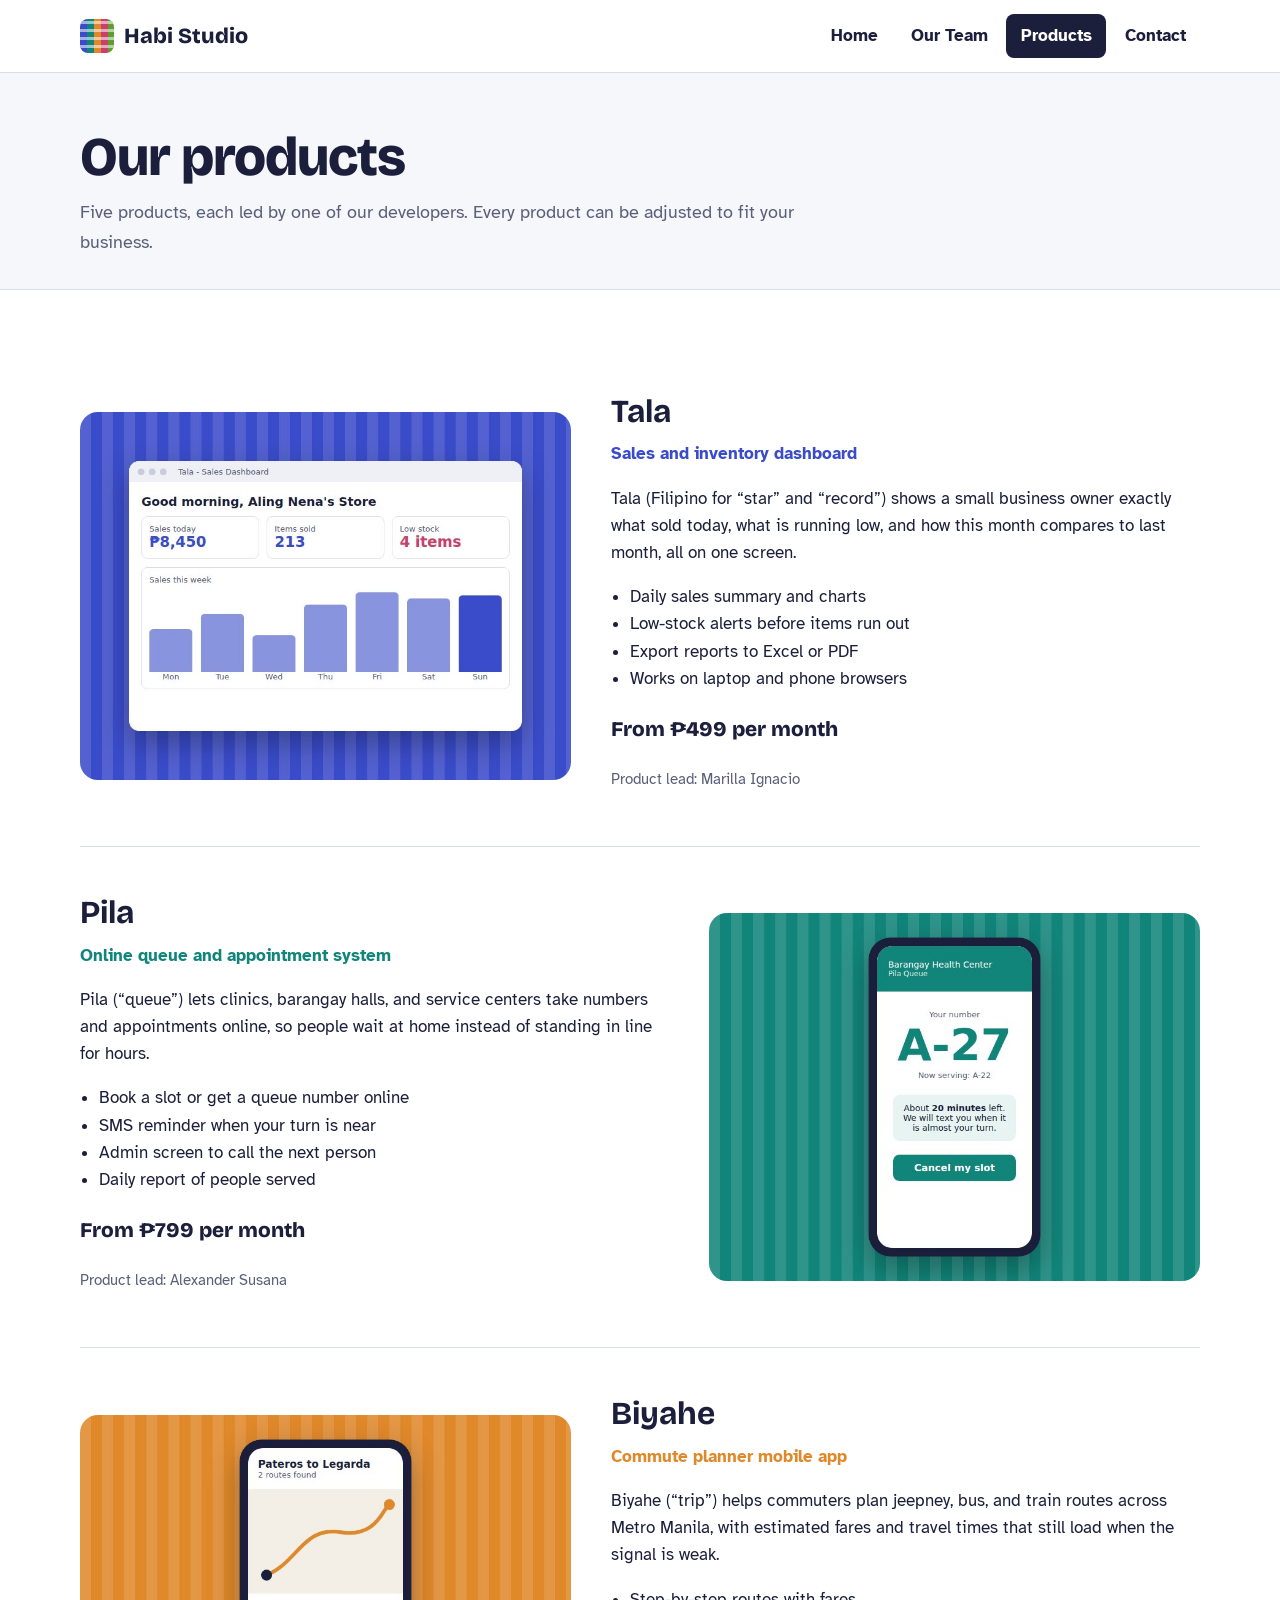
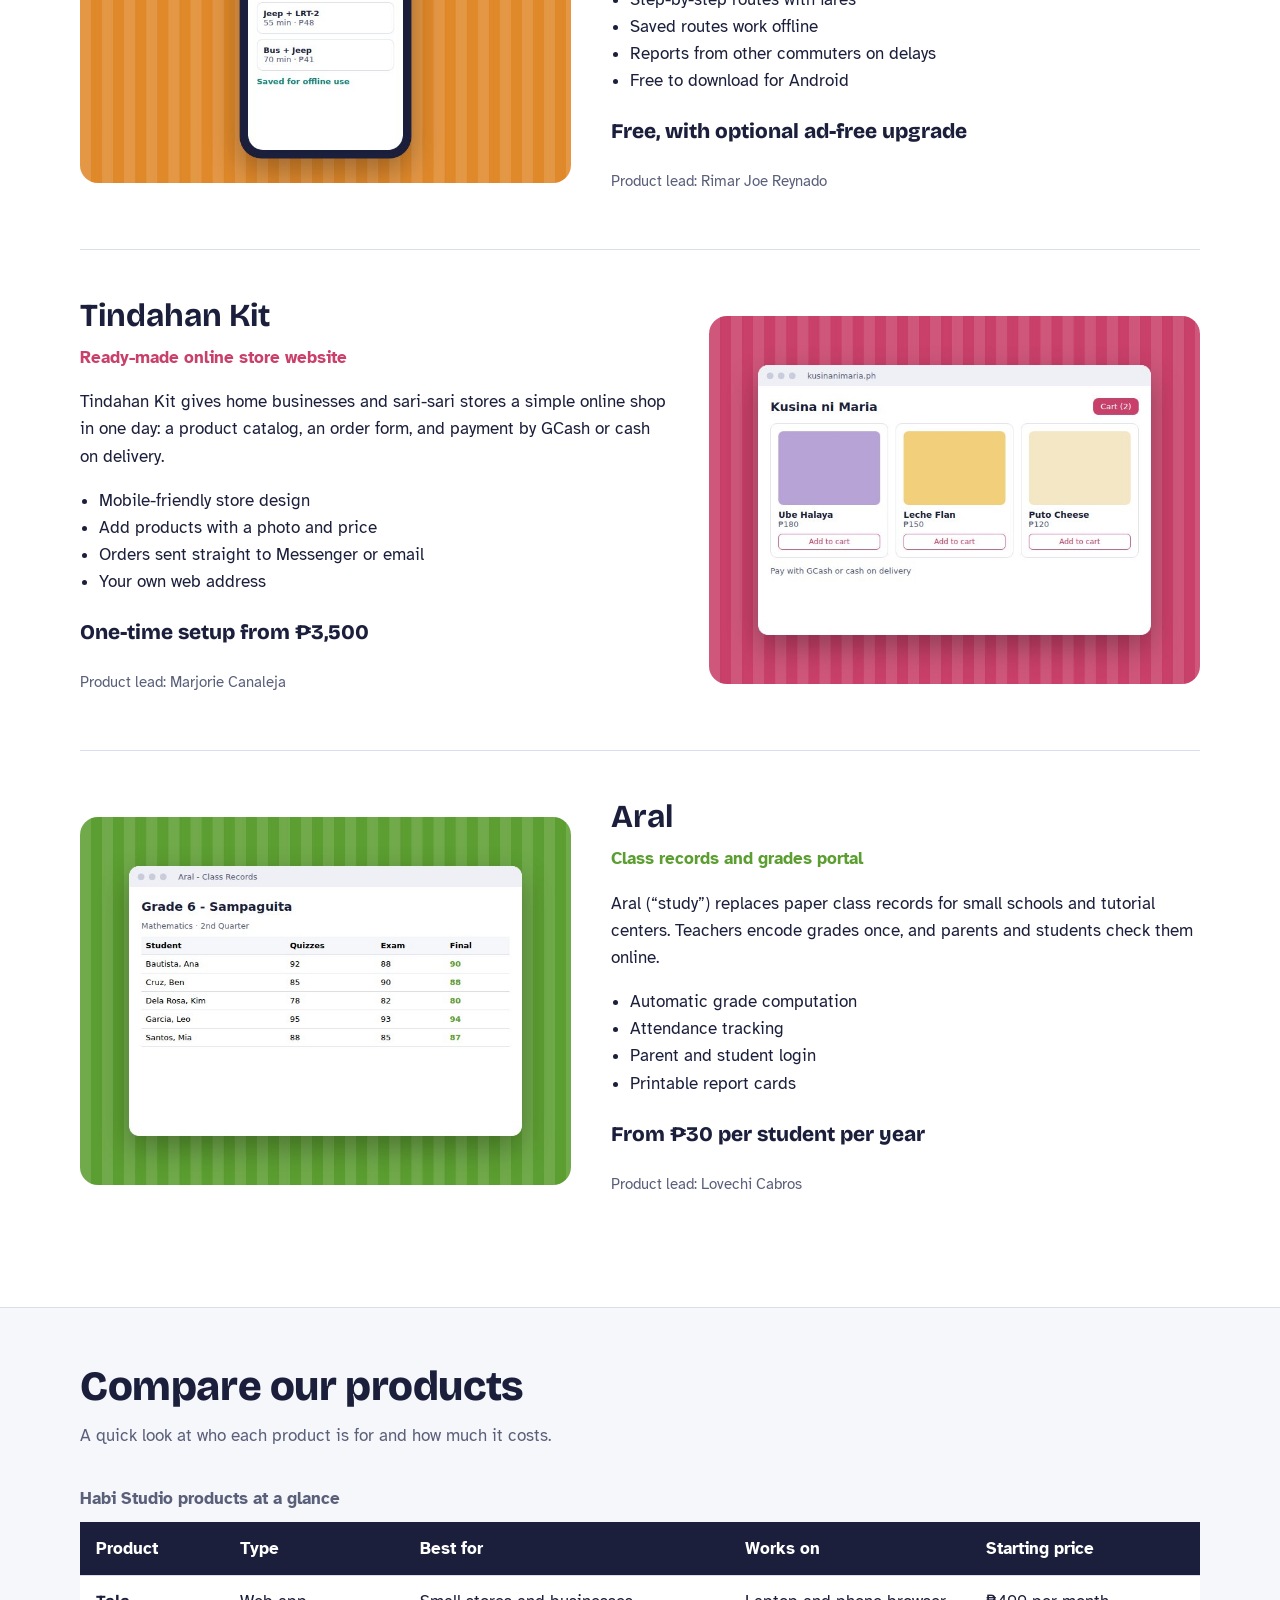
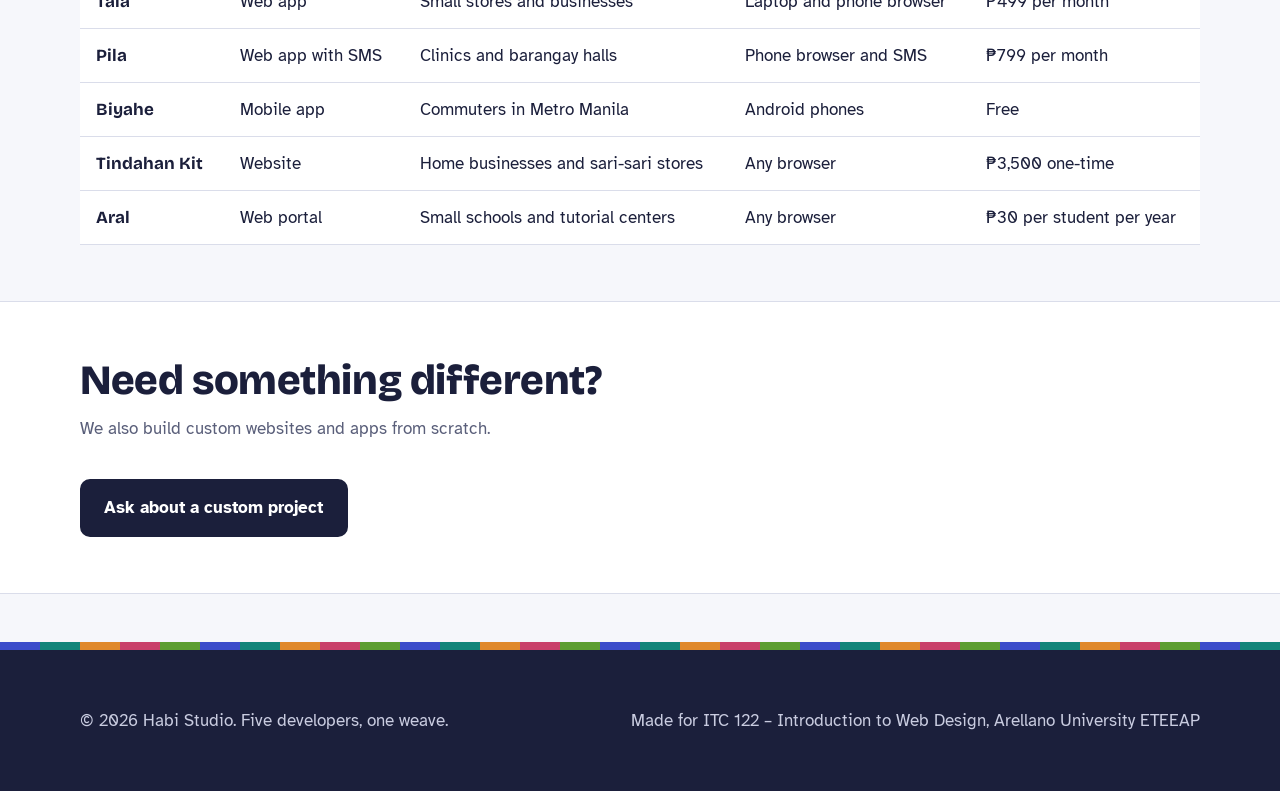
==== products.html @ 47281e21 "Add files via upload" ====
<!DOCTYPE html>
<html lang="en">
<head>
  <meta charset="UTF-8">
  <meta name="viewport" content="width=device-width, initial-scale=1">
  <title>Products | Habi Studio</title>
  <meta name="description" content="Apps and websites made by Habi Studio.">
  <link rel="preconnect" href="https://fonts.googleapis.com">
  <link rel="preconnect" href="https://fonts.gstatic.com" crossorigin>
  <link href="https://fonts.googleapis.com/css2?family=Atkinson+Hyperlegible:wght@400;700&family=Bricolage+Grotesque:wght@600;800&display=swap" rel="stylesheet">
  <link rel="stylesheet" href="style.css">
</head>
<body>
  <header class="site-header">
    <div class="wrap nav">
      <a class="brand" href="index.html"><span class="brand-mark" aria-hidden="true"></span>Habi Studio</a>
      <nav aria-label="Main">
        <button class="menu-toggle" aria-expanded="false" aria-controls="main-menu">Menu</button>
        <ul class="menu" id="main-menu">
          <li><a href="index.html">Home</a></li>
          <li><a href="team.html">Our Team</a></li>
          <li><a href="products.html" aria-current="page">Products</a></li>
          <li><a href="contact.html">Contact</a></li>
        </ul>
      </nav>
    </div>
  </header>

  <main>
    <div class="page-head">
      <div class="wrap">
        <h1>Our products</h1>
        <p>Five products, each led by one of our developers. Every product can be adjusted to fit your business.</p>
      </div>
    </div>
    <section class="block alt">
      <div class="wrap">
        <article class="product" id="tala" style="--c: var(--t1)">
          <img class="product-img" src="images/products/tala.jpg" alt="Screenshot of the Tala sales and inventory dashboard" width="800" height="600">
          <div>
            <h2>Tala</h2>
            <p class="tagline">Sales and inventory dashboard</p>
            <p>Tala (Filipino for &ldquo;star&rdquo; and &ldquo;record&rdquo;) shows a small business owner exactly what sold today, what is running low, and how this month compares to last month, all on one screen.</p>
            <ul><li>Daily sales summary and charts</li><li>Low-stock alerts before items run out</li><li>Export reports to Excel or PDF</li><li>Works on laptop and phone browsers</li></ul>
            <p class="price">From &#8369;499 per month</p>
            <p class="meta">Product lead: Marilla Ignacio</p>
          </div>
        </article>
        <article class="product" id="pila" style="--c: var(--t2)">
          <img class="product-img" src="images/products/pila.jpg" alt="Screenshot of the Pila online queue and appointment system" width="800" height="600">
          <div>
            <h2>Pila</h2>
            <p class="tagline">Online queue and appointment system</p>
            <p>Pila (&ldquo;queue&rdquo;) lets clinics, barangay halls, and service centers take numbers and appointments online, so people wait at home instead of standing in line for hours.</p>
            <ul><li>Book a slot or get a queue number online</li><li>SMS reminder when your turn is near</li><li>Admin screen to call the next person</li><li>Daily report of people served</li></ul>
            <p class="price">From &#8369;799 per month</p>
            <p class="meta">Product lead: Alexander Susana</p>
          </div>
        </article>
        <article class="product" id="biyahe" style="--c: var(--t3)">
          <img class="product-img" src="images/products/biyahe.jpg" alt="Screenshot of the Biyahe commute planner mobile app" width="800" height="600">
          <div>
            <h2>Biyahe</h2>
            <p class="tagline">Commute planner mobile app</p>
            <p>Biyahe (&ldquo;trip&rdquo;) helps commuters plan jeepney, bus, and train routes across Metro Manila, with estimated fares and travel times that still load when the signal is weak.</p>
            <ul><li>Step-by-step routes with fares</li><li>Saved routes work offline</li><li>Reports from other commuters on delays</li><li>Free to download for Android</li></ul>
            <p class="price">Free, with optional ad-free upgrade</p>
            <p class="meta">Product lead: Rimar Joe Reynado</p>
          </div>
        </article>
        <article class="product" id="tindahan" style="--c: var(--t4)">
          <img class="product-img" src="images/products/tindahan.jpg" alt="Screenshot of the Tindahan Kit ready-made online store website" width="800" height="600">
          <div>
            <h2>Tindahan Kit</h2>
            <p class="tagline">Ready-made online store website</p>
            <p>Tindahan Kit gives home businesses and sari-sari stores a simple online shop in one day: a product catalog, an order form, and payment by GCash or cash on delivery.</p>
            <ul><li>Mobile-friendly store design</li><li>Add products with a photo and price</li><li>Orders sent straight to Messenger or email</li><li>Your own web address</li></ul>
            <p class="price">One-time setup from &#8369;3,500</p>
            <p class="meta">Product lead: Marjorie Canaleja</p>
          </div>
        </article>
        <article class="product" id="aral" style="--c: var(--t5)">
          <img class="product-img" src="images/products/aral.jpg" alt="Screenshot of the Aral class records and grades portal" width="800" height="600">
          <div>
            <h2>Aral</h2>
            <p class="tagline">Class records and grades portal</p>
            <p>Aral (&ldquo;study&rdquo;) replaces paper class records for small schools and tutorial centers. Teachers encode grades once, and parents and students check them online.</p>
            <ul><li>Automatic grade computation</li><li>Attendance tracking</li><li>Parent and student login</li><li>Printable report cards</li></ul>
            <p class="price">From &#8369;30 per student per year</p>
            <p class="meta">Product lead: Lovechi Cabros</p>
          </div>
        </article>
      </div>
    </section>
    <section class="block">
      <div class="wrap">
        <h2 class="section-title">Compare our products</h2>
        <p class="section-intro">A quick look at who each product is for and how much it costs.</p>
        <div class="table-wrap">
          <table class="compare">
            <caption>Habi Studio products at a glance</caption>
            <thead>
              <tr><th scope="col">Product</th><th scope="col">Type</th><th scope="col">Best for</th><th scope="col">Works on</th><th scope="col">Starting price</th></tr>
            </thead>
            <tbody>
              <tr><th scope="row">Tala</th><td>Web app</td><td>Small stores and businesses</td><td>Laptop and phone browser</td><td>&#8369;499 per month</td></tr>
              <tr><th scope="row">Pila</th><td>Web app with SMS</td><td>Clinics and barangay halls</td><td>Phone browser and SMS</td><td>&#8369;799 per month</td></tr>
              <tr><th scope="row">Biyahe</th><td>Mobile app</td><td>Commuters in Metro Manila</td><td>Android phones</td><td>Free</td></tr>
              <tr><th scope="row">Tindahan Kit</th><td>Website</td><td>Home businesses and sari-sari stores</td><td>Any browser</td><td>&#8369;3,500 one-time</td></tr>
              <tr><th scope="row">Aral</th><td>Web portal</td><td>Small schools and tutorial centers</td><td>Any browser</td><td>&#8369;30 per student per year</td></tr>
            </tbody>
          </table>
        </div>
      </div>
    </section>

    <section class="block alt">
      <div class="wrap">
        <h2 class="section-title">Need something different?</h2>
        <p class="section-intro">We also build custom websites and apps from scratch.</p>
        <a class="btn" href="contact.html">Ask about a custom project</a>
      </div>
    </section>
  </main>

  <div class="weave-line" aria-hidden="true"></div>
  <footer class="site-footer">
    <div class="wrap">
      <p>&copy; <span id="year">2026</span> Habi Studio. Five developers, one weave.</p>
      <p>Made for ITC 122 &ndash; Introduction to Web Design, Arellano University ETEEAP</p>
    </div>
  </footer>
  <script src="script.js"></script>
</body>
</html>
---- style.css ----
/* Habi Studio - shared stylesheet */
:root {
  --ink: #1B1F3B;
  --paper: #F6F7FB;
  --white: #FFFFFF;
  --muted: #5A5F7A;
  --line: #DADDEA;
  /* five thread colors, one for each developer */
  --t1: #3B4CCA; /* Marilla  - indigo */
  --t2: #12857A; /* Alexander - teal */
  --t3: #E0892B; /* Rimar - mango */
  --t4: #C9406A; /* Marjorie - rose */
  --t5: #5C9E31; /* Lovechi - leaf */
  --head: "Bricolage Grotesque", "Segoe UI", Arial, sans-serif;
  --body: "Atkinson Hyperlegible", "Segoe UI", Arial, sans-serif;
}
* { box-sizing: border-box; }
html { scroll-behavior: smooth; }
body {
  margin: 0;
  font-family: var(--body);
  font-size: 1.0625rem;
  line-height: 1.6;
  color: var(--ink);
  background: var(--paper);
}
img { max-width: 100%; display: block; }
a { color: var(--t1); }
a:focus-visible, button:focus-visible, input:focus-visible,
textarea:focus-visible, select:focus-visible {
  outline: 3px solid var(--t3);
  outline-offset: 2px;
}
.wrap { width: min(1120px, 100% - 2.5rem); margin-inline: auto; }

/* ---------- Header and navigation ---------- */
.site-header {
  background: var(--white);
  border-bottom: 1px solid var(--line);
  position: sticky; top: 0; z-index: 10;
}
.nav { display: flex; align-items: center; justify-content: space-between; min-height: 72px; }
.brand {
  display: flex; align-items: center; gap: .6rem;
  font-family: var(--head); font-weight: 800; font-size: 1.35rem;
  color: var(--ink); text-decoration: none;
}
.brand-mark {
  width: 34px; height: 34px; border-radius: 8px;
  background:
    repeating-linear-gradient(90deg, var(--t1) 0 7px, var(--t2) 7px 14px, var(--t3) 14px 21px, var(--t4) 21px 28px, var(--t5) 28px 35px);
  position: relative; overflow: hidden;
}
.brand-mark::after {
  content: ""; position: absolute; inset: 0;
  background: repeating-linear-gradient(0deg, transparent 0 5px, rgba(255,255,255,.55) 5px 8px);
}
.menu { display: flex; gap: .25rem; list-style: none; margin: 0; padding: 0; }
.menu a {
  display: block; padding: .5rem .9rem; border-radius: 8px;
  color: var(--ink); text-decoration: none; font-weight: 700;
}
.menu a:hover { background: var(--paper); }
.menu a[aria-current="page"] { background: var(--ink); color: var(--white); }
.menu-toggle {
  display: none; border: 1px solid var(--line); background: var(--white);
  border-radius: 8px; padding: .45rem .8rem; font: inherit; font-weight: 700; cursor: pointer;
}

/* ---------- Hero (home page) ---------- */
.hero { padding: 4.5rem 0 3.5rem; }
.hero-grid { display: grid; grid-template-columns: 1.1fr .9fr; gap: 3rem; align-items: center; }
.hero h1 {
  font-family: var(--head); font-weight: 800;
  font-size: clamp(2.4rem, 5.5vw, 4.2rem); line-height: 1.02;
  letter-spacing: -0.02em; margin: 0 0 1.25rem;
}
.hero p.lead { font-size: 1.2rem; color: var(--muted); max-width: 34ch; margin: 0 0 2rem; }
.btn {
  display: inline-block; padding: .85rem 1.4rem; border-radius: 10px;
  background: var(--ink); color: var(--white); text-decoration: none;
  font-weight: 700; border: 2px solid var(--ink); cursor: pointer; font: inherit; font-weight: 700;
}
.btn:hover { background: var(--t1); border-color: var(--t1); }
.btn.ghost { background: transparent; color: var(--ink); }
.btn.ghost:hover { background: var(--ink); color: var(--white); }
.btn-row { display: flex; gap: .75rem; flex-wrap: wrap; }

/* The woven loom: five vertical threads crossed by horizontal rows */
.loom {
  aspect-ratio: 1 / 1; border-radius: 22px; overflow: hidden;
  display: grid; grid-template-columns: repeat(5, 1fr);
  background: var(--ink); padding: 18px; gap: 10px; position: relative;
}
.thread { border-radius: 999px; position: relative; overflow: hidden; }
.thread:nth-child(1) { background: var(--t1); }
.thread:nth-child(2) { background: var(--t2); }
.thread:nth-child(3) { background: var(--t3); }
.thread:nth-child(4) { background: var(--t4); }
.thread:nth-child(5) { background: var(--t5); }
.thread::after {
  content: ""; position: absolute; inset: 0;
  background: repeating-linear-gradient(0deg, transparent 0 26px, rgba(27,31,59,.85) 26px 44px);
}
.thread:nth-child(even)::after { background-position: 0 22px; transform: translateY(22px); }
.loom-label {
  position: absolute; left: 18px; right: 18px; bottom: 18px;
  background: var(--white); border-radius: 14px; padding: .9rem 1.1rem;
  font-size: .95rem; box-shadow: 0 10px 30px rgba(0,0,0,.25);
}
.loom-label strong { font-family: var(--head); font-size: 1.05rem; display: block; }

/* ---------- Sections ---------- */
section.block { padding: 3.5rem 0; }
section.block.alt { background: var(--white); border-block: 1px solid var(--line); }
.section-title {
  font-family: var(--head); font-weight: 800; font-size: clamp(1.8rem, 3.5vw, 2.6rem);
  line-height: 1.1; margin: 0 0 .75rem; letter-spacing: -0.01em;
}
.section-intro { color: var(--muted); max-width: 60ch; margin: 0 0 2.25rem; }

.page-head { padding: 3.5rem 0 2rem; }
.page-head h1 {
  font-family: var(--head); font-weight: 800; font-size: clamp(2.2rem, 5vw, 3.4rem);
  line-height: 1.05; margin: 0 0 .75rem; letter-spacing: -0.02em;
}
.page-head p { color: var(--muted); max-width: 60ch; margin: 0; font-size: 1.15rem; }

/* What we do: a real sequence, so numbered steps are fine */
.steps { display: grid; grid-template-columns: repeat(4, 1fr); gap: 1.5rem; list-style: none; padding: 0; margin: 0; counter-reset: step; }
.steps li { counter-increment: step; border-top: 3px solid var(--ink); padding-top: 1rem; }
.steps li::before { content: "Step " counter(step); font-weight: 700; color: var(--muted); font-size: .9rem; }
.steps h3 { font-family: var(--head); margin: .3rem 0 .4rem; font-size: 1.2rem; }
.steps p { margin: 0; color: var(--muted); }

/* Team strip on home page */
.team-strip { display: grid; grid-template-columns: repeat(5, 1fr); gap: 1rem; }
.mini {
  text-decoration: none; color: var(--ink); background: var(--white);
  border: 1px solid var(--line); border-radius: 14px; padding: 1.1rem;
  border-top: 6px solid var(--c);
}
.mini:hover { border-color: var(--c); }
.mini strong { display: block; font-family: var(--head); line-height: 1.2; margin-top: .6rem; }
.mini span { color: var(--muted); font-size: .92rem; }

/* Avatar: initials on the member's thread color (replace with a photo if you like) */
.avatar {
  width: 56px; height: 56px; border-radius: 50%;
  display: grid; place-items: center; color: var(--white);
  background: var(--c); font-family: var(--head); font-weight: 800; font-size: 1.2rem;
}
.avatar.big { width: 112px; height: 112px; font-size: 2.3rem; }

/* ---------- Team page ---------- */
.profile {
  display: grid; grid-template-columns: 200px 1fr; gap: 2rem;
  padding: 2.25rem 0; border-top: 1px solid var(--line);
}
.profile:first-of-type { border-top: 0; }
.profile-side { display: flex; flex-direction: column; gap: .8rem; }
.role-tag {
  display: inline-block; align-self: flex-start; padding: .2rem .6rem; border-radius: 6px;
  background: var(--c); color: var(--white); font-weight: 700; font-size: .85rem;
}
.profile h2 { font-family: var(--head); font-size: 1.8rem; margin: 0 0 .25rem; line-height: 1.15; }
.profile .title { color: var(--muted); margin: 0 0 1rem; font-weight: 700; }
.profile p { max-width: 65ch; }
.skills { display: flex; flex-wrap: wrap; gap: .45rem; list-style: none; padding: 0; margin: 1rem 0 0; }
.skills li { border: 1px solid var(--line); background: var(--white); border-radius: 999px; padding: .2rem .75rem; font-size: .9rem; }
.leads { margin-top: 1rem; font-size: .98rem; }
.leads a { font-weight: 700; color: var(--c); }

/* ---------- Products page ---------- */
.product {
  display: grid; grid-template-columns: 1fr 1.2fr; gap: 2.5rem; align-items: center;
  padding: 2.5rem 0; border-top: 1px solid var(--line);
}
.product:first-of-type { border-top: 0; }
.product:nth-of-type(even) { grid-template-columns: 1.2fr 1fr; }
.product:nth-of-type(even) .product-visual { order: 2; }
.product-visual {
  aspect-ratio: 4 / 3; border-radius: 18px; background: var(--c);
  padding: 1.5rem; display: flex; align-items: flex-end; position: relative; overflow: hidden;
}
.product-visual::before {
  content: ""; position: absolute; inset: 0;
  background: repeating-linear-gradient(90deg, rgba(255,255,255,.12) 0 14px, transparent 14px 28px);
}
.screen {
  position: relative; width: 100%; background: var(--white); border-radius: 12px; padding: 1rem;
  box-shadow: 0 14px 34px rgba(0,0,0,.25);
}
.screen .bar { height: 10px; border-radius: 5px; background: var(--line); margin-bottom: .5rem; }
.screen .bar.c { background: var(--c); width: 45%; }
.screen .bar.s { width: 70%; }
.screen .bar.xs { width: 30%; }
.product h2 { font-family: var(--head); font-size: 2rem; margin: 0 0 .2rem; }
.product .tagline { font-weight: 700; color: var(--c); margin: 0 0 1rem; }
.product ul { padding-left: 1.2rem; margin: 1rem 0; }
.product .meta { color: var(--muted); font-size: .95rem; }
.price { font-family: var(--head); font-weight: 800; font-size: 1.3rem; }

/* ---------- Contact page ---------- */
.contact-grid { display: grid; grid-template-columns: 1.2fr .8fr; gap: 3rem; }
form { display: grid; gap: 1rem; background: var(--white); border: 1px solid var(--line); border-radius: 16px; padding: 1.75rem; }
label { font-weight: 700; display: block; margin-bottom: .3rem; }
input, select, textarea {
  width: 100%; font: inherit; padding: .7rem .8rem; border-radius: 8px;
  border: 1px solid #B9BED3; background: var(--paper); color: var(--ink);
}
textarea { min-height: 140px; resize: vertical; }
.form-note { margin: 0; font-weight: 700; color: var(--t2); min-height: 1.6em; }
.info dl { margin: 0; }
.info dt { font-weight: 700; margin-top: 1.1rem; }
.info dd { margin: .2rem 0 0; color: var(--muted); }

/* ---------- Footer ---------- */
.site-footer { background: var(--ink); color: #C9CCE0; padding: 2.5rem 0; }
.site-footer .wrap { display: flex; justify-content: space-between; gap: 1rem; flex-wrap: wrap; }
.site-footer a { color: var(--white); }
.weave-line { margin-top: 3rem; height: 8px; background: repeating-linear-gradient(90deg, var(--t1) 0 40px, var(--t2) 40px 80px, var(--t3) 80px 120px, var(--t4) 120px 160px, var(--t5) 160px 200px); }

/* ---------- Responsive ---------- */
@media (max-width: 900px) {
  .hero-grid, .product, .product:nth-of-type(even), .contact-grid { grid-template-columns: 1fr; }
  .product:nth-of-type(even) .product-visual { order: 0; }
  .steps { grid-template-columns: 1fr 1fr; }
  .team-strip { grid-template-columns: 1fr 1fr; }
  .profile { grid-template-columns: 1fr; gap: 1rem; }
  .loom { max-width: 420px; }
}
@media (max-width: 680px) {
  .menu-toggle { display: block; }
  .menu {
    display: none; position: absolute; left: 0; right: 0; top: 72px;
    flex-direction: column; background: var(--white); border-bottom: 1px solid var(--line); padding: .5rem 1.25rem 1rem;
  }
  .menu.open { display: flex; }
  .steps, .team-strip { grid-template-columns: 1fr; }
}
@media (prefers-reduced-motion: reduce) { html { scroll-behavior: auto; } }

/* ---------- Multimedia (images, video, audio, map) ---------- */
img.avatar { object-fit: cover; border: 3px solid var(--c); background: var(--c); }
.media-grid { display: grid; grid-template-columns: 1.6fr 1fr; gap: 2.5rem; align-items: end; }
video { width: 100%; height: auto; border-radius: 16px; background: var(--ink); display: block; }
.jingle { background: var(--white); border: 1px solid var(--line); border-radius: 16px; padding: 1.5rem; }
.jingle h3 { font-family: var(--head); font-size: 1.4rem; margin: 0 0 .4rem; }
.jingle p { color: var(--muted); margin: 0 0 1rem; }
audio { width: 100%; }
.product-img { width: 100%; height: auto; border-radius: 18px; }
.product:nth-of-type(even) .product-img { order: 2; }
.map { width: 100%; height: 260px; border: 0; border-radius: 12px; margin-top: 1.5rem; background: var(--line); }

/* ---------- Comparison table ---------- */
.table-wrap { overflow-x: auto; }
table.compare { width: 100%; border-collapse: collapse; background: var(--white); min-width: 640px; }
table.compare caption { text-align: left; font-weight: 700; padding-bottom: .6rem; color: var(--muted); }
table.compare th, table.compare td { padding: .8rem 1rem; border-bottom: 1px solid var(--line); text-align: left; vertical-align: top; }
table.compare thead th { background: var(--ink); color: var(--white); }
table.compare tbody th { font-family: var(--head); }
table.compare tbody tr:hover { background: var(--paper); }

/* ---------- Form choices ---------- */
fieldset { border: 1px solid var(--line); border-radius: 8px; padding: .8rem 1rem; margin: 0; }
legend { font-weight: 700; padding: 0 .3rem; }
label.choice { display: flex; align-items: center; gap: .5rem; font-weight: 400; margin: .2rem 0; }
label.choice input { width: auto; }

@media (max-width: 900px) {
  .media-grid { grid-template-columns: 1fr; }
  .product:nth-of-type(even) .product-img { order: 0; }
}
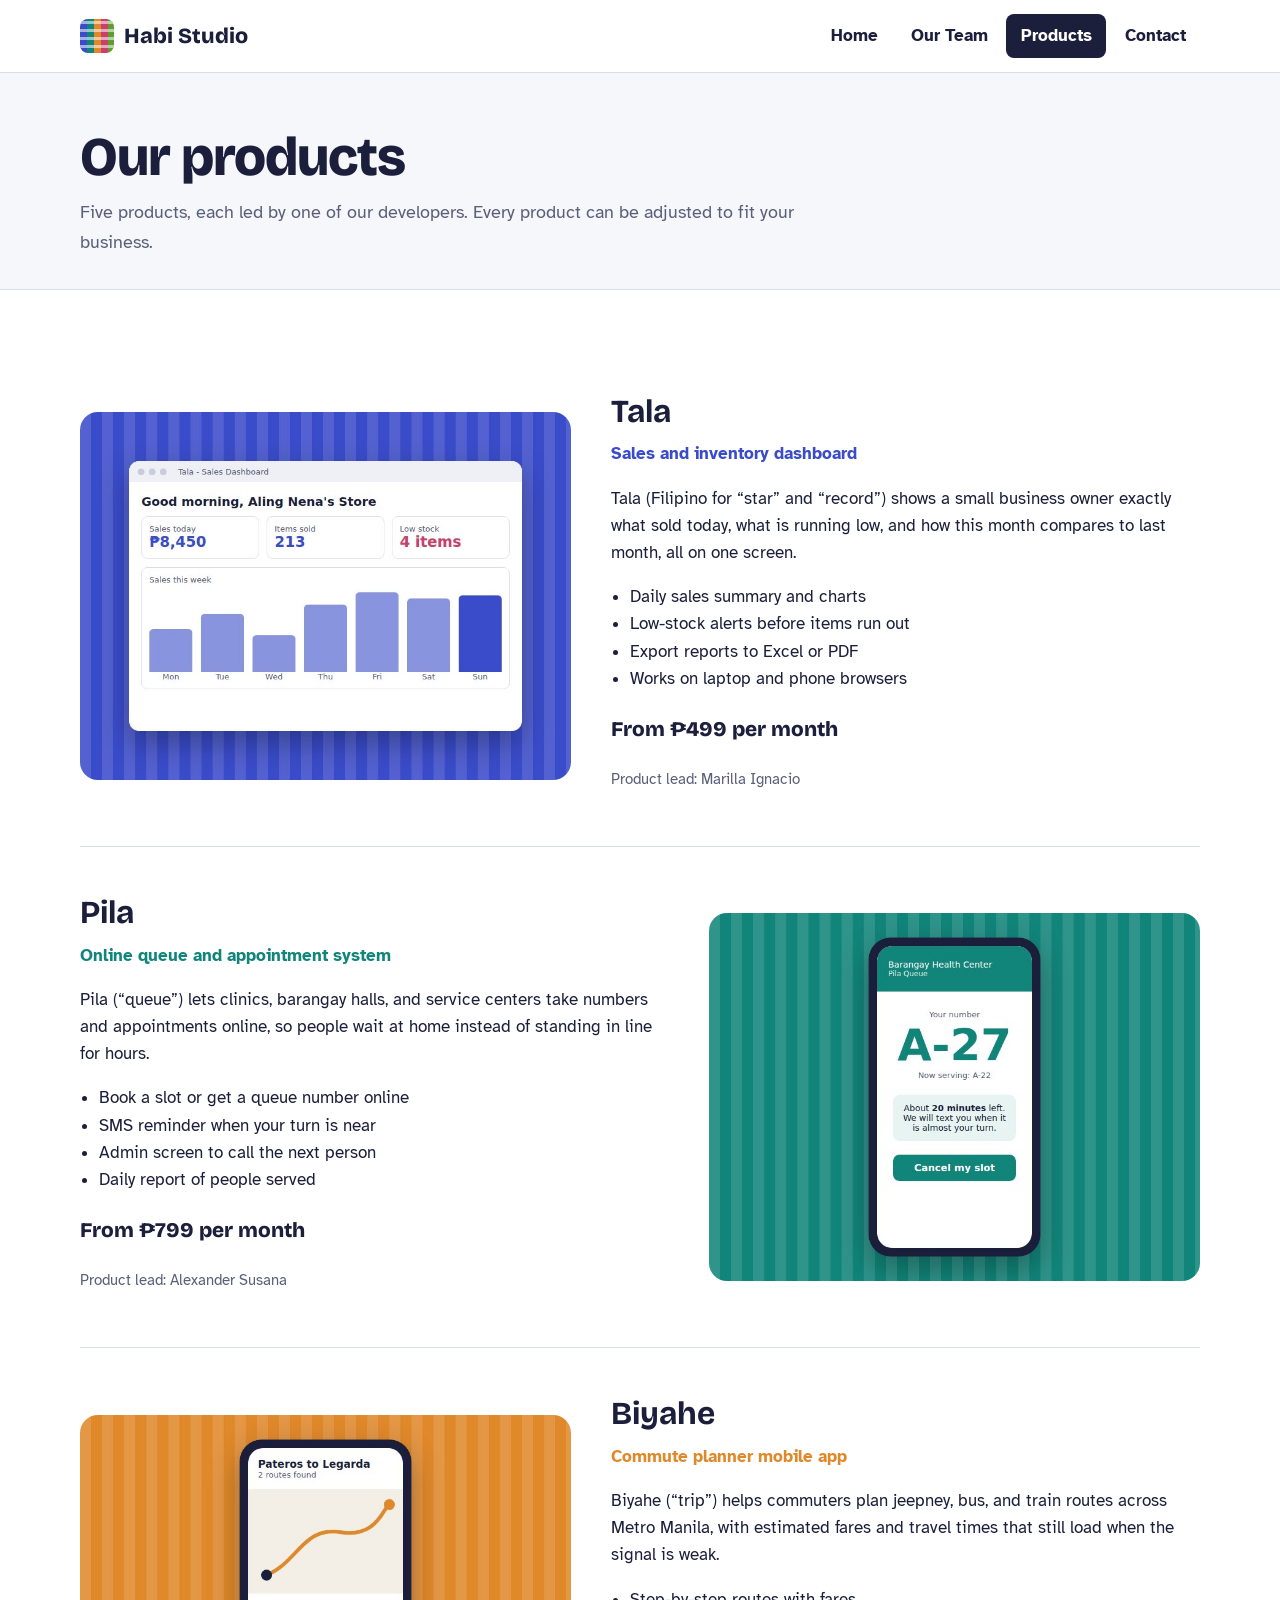
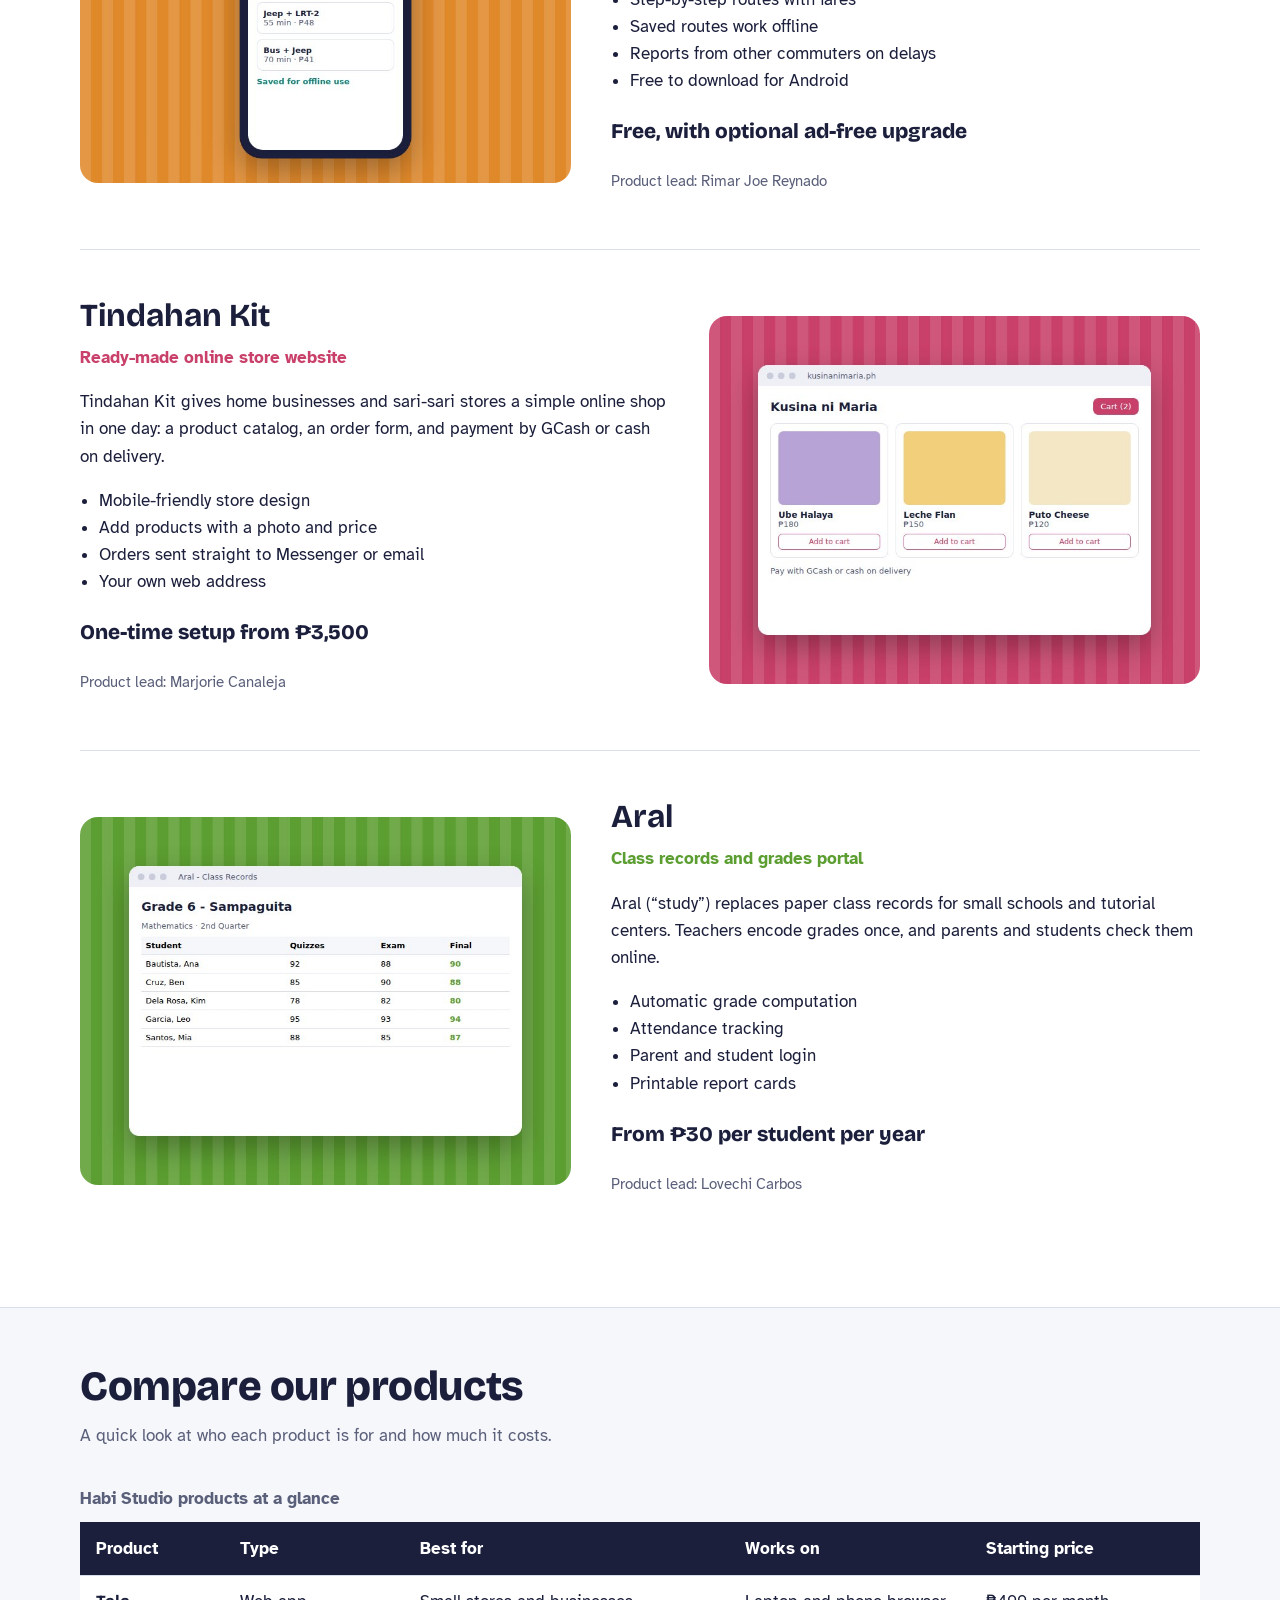
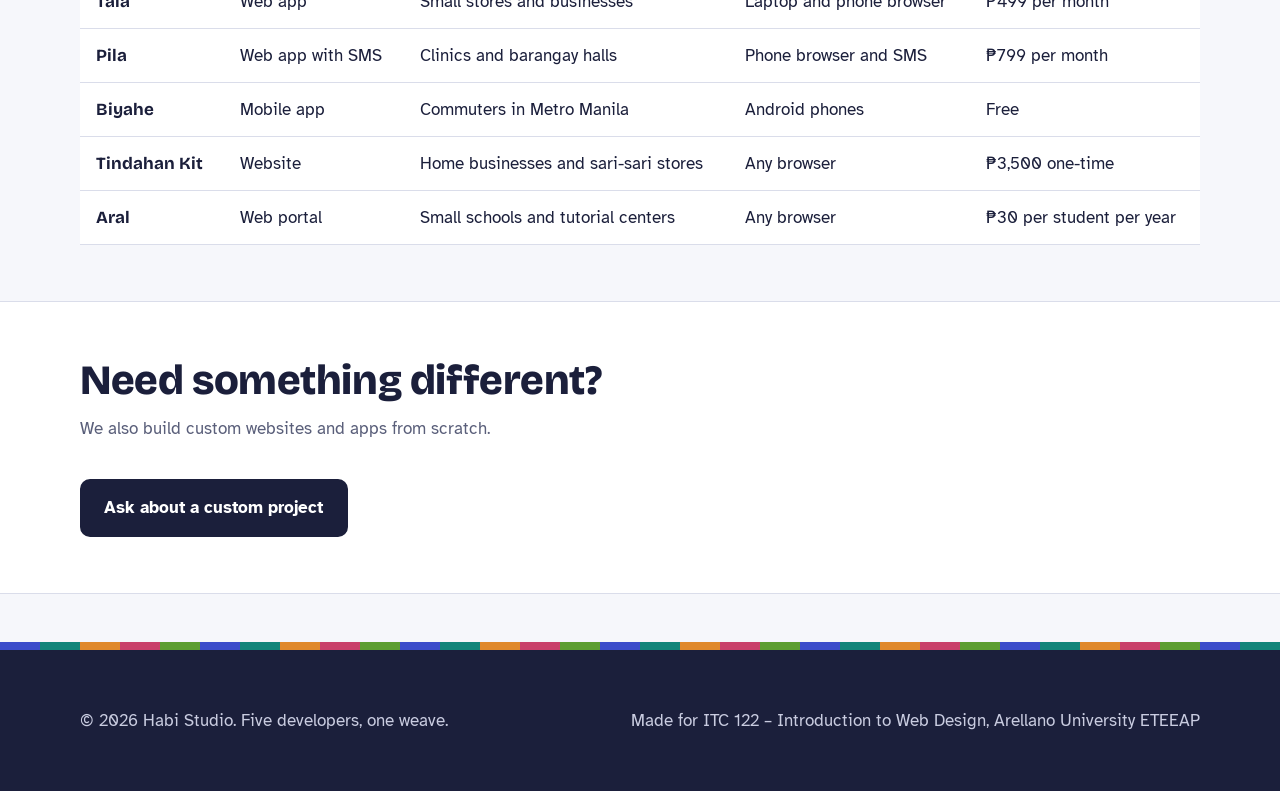
==== commit 35de89ea: "Update products.html" ====
--- a/products.html
+++ b/products.html
@@ -87,7 +87,7 @@
             <p>Aral (&ldquo;study&rdquo;) replaces paper class records for small schools and tutorial centers. Teachers encode grades once, and parents and students check them online.</p>
             <ul><li>Automatic grade computation</li><li>Attendance tracking</li><li>Parent and student login</li><li>Printable report cards</li></ul>
             <p class="price">From &#8369;30 per student per year</p>
-            <p class="meta">Product lead: Lovechi Cabros</p>
+            <p class="meta">Product lead: Lovechi Carbos</p>
           </div>
         </article>
       </div>
